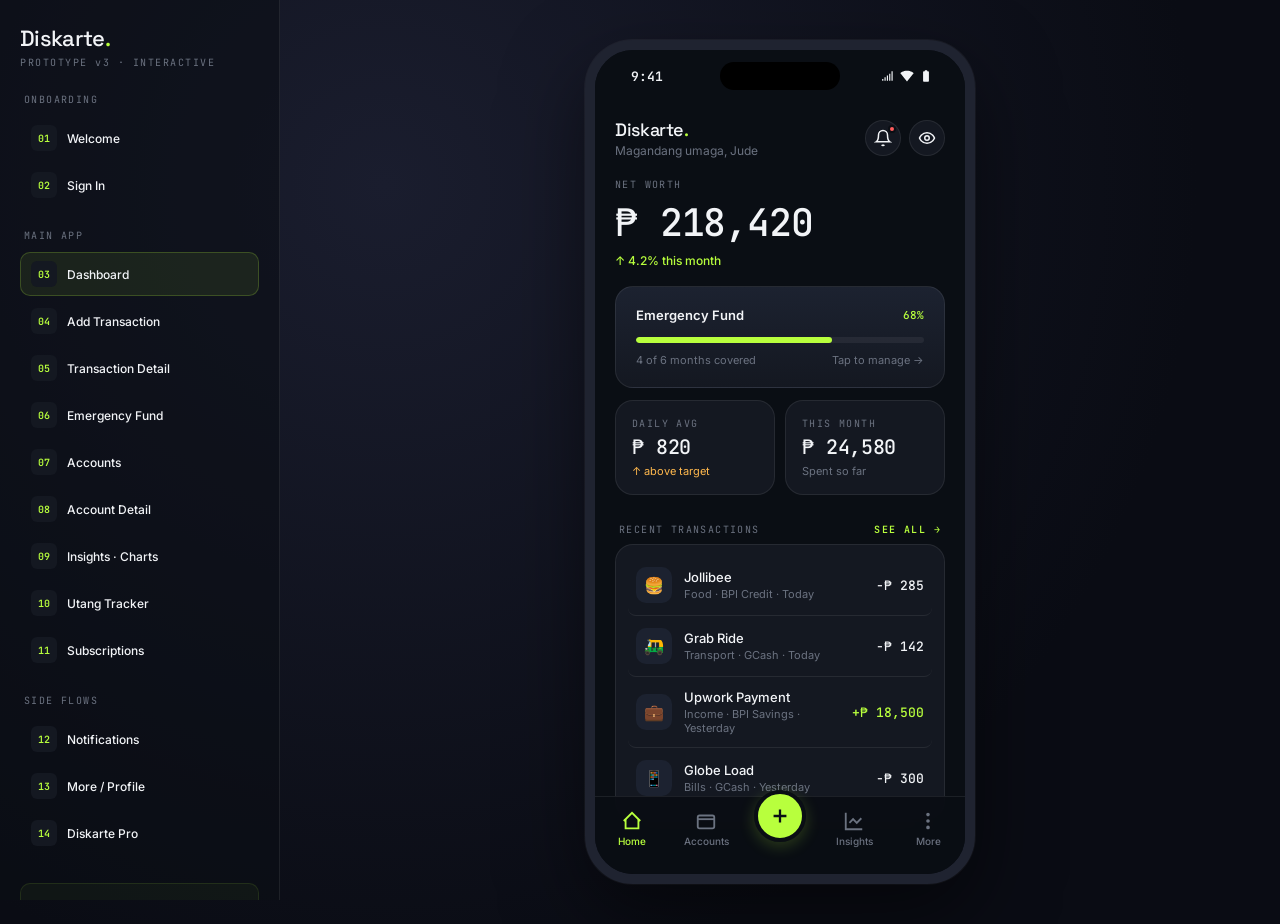
==== index.html @ 8b87196e "Initial commit" ====
<!DOCTYPE html>
<html lang="en">
<head>
<meta charset="UTF-8">
<meta name="viewport" content="width=device-width, initial-scale=1.0">
<title>Diskarte — Interactive Prototype v3</title>
<link rel="preconnect" href="https://fonts.googleapis.com">
<link rel="preconnect" href="https://fonts.gstatic.com" crossorigin>
<link href="https://fonts.googleapis.com/css2?family=Inter:wght@400;500;600;700&family=JetBrains+Mono:wght@400;500;600&family=Space+Grotesk:wght@400;500;600;700&display=swap" rel="stylesheet">
<link rel="stylesheet" href="./styling/style.css">
</head>
<body>

<div class="stage">
  <aside class="sidebar">
    <div class="sidebar-brand">Diskarte<span class="dot">.</span></div>
    <div class="sidebar-label">PROTOTYPE v3 · INTERACTIVE</div>

    <div class="sidebar-section-title">Onboarding</div>
    <div class="thumb" data-screen="welcome"><div class="thumb-icon">01</div><div class="thumb-text">Welcome</div></div>
    <div class="thumb" data-screen="login"><div class="thumb-icon">02</div><div class="thumb-text">Sign In</div></div>

    <div class="sidebar-section-title">Main App</div>
    <div class="thumb active" data-screen="dashboard"><div class="thumb-icon">03</div><div class="thumb-text">Dashboard</div></div>
    <div class="thumb" data-screen="add"><div class="thumb-icon">04</div><div class="thumb-text">Add Transaction</div></div>
    <div class="thumb" data-screen="txn-detail"><div class="thumb-icon">05</div><div class="thumb-text">Transaction Detail</div></div>
    <div class="thumb" data-screen="emergency"><div class="thumb-icon">06</div><div class="thumb-text">Emergency Fund</div></div>
    <div class="thumb" data-screen="accounts"><div class="thumb-icon">07</div><div class="thumb-text">Accounts</div></div>
    <div class="thumb" data-screen="account-detail"><div class="thumb-icon">08</div><div class="thumb-text">Account Detail</div></div>
    <div class="thumb" data-screen="insights"><div class="thumb-icon">09</div><div class="thumb-text">Insights · Charts</div></div>
    <div class="thumb" data-screen="utang"><div class="thumb-icon">10</div><div class="thumb-text">Utang Tracker</div></div>
    <div class="thumb" data-screen="subscriptions"><div class="thumb-icon">11</div><div class="thumb-text">Subscriptions</div></div>

    <div class="sidebar-section-title">Side flows</div>
    <div class="thumb" data-screen="notifications"><div class="thumb-icon">12</div><div class="thumb-text">Notifications</div></div>
    <div class="thumb" data-screen="more"><div class="thumb-icon">13</div><div class="thumb-text">More / Profile</div></div>
    <div class="thumb" data-screen="pro"><div class="thumb-icon">14</div><div class="thumb-text">Diskarte Pro</div></div>

    <div class="help-card">
      <strong>What's new in v3:</strong><br>
      • Toast notifications now appear at the bottom (not behind the notch)<br>
      • Tap any transaction → full detail view with delete<br>
      • Tap any account → drill into its history<br>
      • Subscriptions screen catches recurring bleed<br>
      • Emergency Fund target now uses a real drag slider<br>
      • Theme toggle in More actually flips dark ↔ light
    </div>
  </aside>

  <div class="canvas">
    <div class="device" id="device">

      <div class="status-bar">
        <span>9:41</span>
        <div class="status-icons">
          <svg viewBox="0 0 24 24"><path d="M2 17h2v3H2zM6 14h2v6H6zM10 11h2v9h-2zM14 8h2v12h-2zM18 4h2v16h-2z"/></svg>
          <svg viewBox="0 0 24 24"><path d="M12.01 21.49L23.64 7c-.45-.34-4.93-4-11.64-4C5.28 3 .81 6.66.36 7l11.63 14.49.01.01.01-.01z"/></svg>
          <svg viewBox="0 0 24 24"><path d="M15.67 4H14V2h-4v2H8.33C7.6 4 7 4.6 7 5.33v15.33C7 21.4 7.6 22 8.33 22h7.33c.74 0 1.34-.6 1.34-1.33V5.33C17 4.6 16.4 4 15.67 4z"/></svg>
        </div>
      </div>

      <div class="toast-container" id="toast"><div class="toast"><svg viewBox="0 0 24 24"><path d="M5 13l4 4L19 7"/></svg><span id="toast-msg">Saved</span></div></div>

      <div class="screen" id="screen-welcome">
        <div class="welcome">
          <div class="welcome-logo">Diskarte<span class="dot">.</span></div>
          <div class="welcome-tagline">Diskarte sa pera mo.</div>
          <div class="welcome-headline">An emergency fund<br>that knows how <span class="accent">broke</span> you are.</div>
          <div class="welcome-sub">Built for Filipino freelancers, online workers, and anyone whose income doesn't arrive on the same date every month.</div>
          <button class="cta-primary" data-go="login">Get Started</button>
          <button class="cta-secondary" data-go="login">I already have an account</button>
        </div>
      </div>

      <div class="screen" id="screen-login">
        <div class="login">
          <div class="screen-top" style="padding-bottom: 28px;">
            <div class="back-btn" data-go="welcome"><svg viewBox="0 0 24 24"><path d="M15 18l-6-6 6-6"/></svg></div>
          </div>
          <div class="login-logo">Diskarte<span class="dot">.</span></div>
          <div class="login-sub">Welcome back. Let's check the books.</div>
          <div class="input-group"><label class="input-label">Email or Username</label><input class="input-field" type="email" value="jude@diskarte.app"></div>
          <div class="input-group"><label class="input-label">Password</label><input class="input-field" type="password" value="••••••••"></div>
          <div class="forgot-link">Forgot password?</div>
          <button class="cta-primary" style="max-width: 100%;" data-go="dashboard">Sign In</button>
          <div class="divider"><span>OR CONTINUE WITH</span></div>
          <button class="social-btn" data-go="dashboard">
            <svg viewBox="0 0 24 24" fill="currentColor"><path d="M22.56 12.25c0-.78-.07-1.53-.2-2.25H12v4.26h5.92c-.26 1.37-1.04 2.53-2.21 3.31v2.77h3.57c2.08-1.92 3.28-4.74 3.28-8.09z" fill="#4285F4"/><path d="M12 23c2.97 0 5.46-.98 7.28-2.66l-3.57-2.77c-.98.66-2.23 1.06-3.71 1.06-2.86 0-5.29-1.93-6.16-4.53H2.18v2.84C3.99 20.53 7.7 23 12 23z" fill="#34A853"/><path d="M5.84 14.09c-.22-.66-.35-1.36-.35-2.09s.13-1.43.35-2.09V7.07H2.18C1.43 8.55 1 10.22 1 12s.43 3.45 1.18 4.93l2.85-2.22.81-.62z" fill="#FBBC05"/><path d="M12 5.38c1.62 0 3.06.56 4.21 1.64l3.15-3.15C17.45 2.09 14.97 1 12 1 7.7 1 3.99 3.47 2.18 7.07l3.66 2.84c.87-2.6 3.3-4.53 6.16-4.53z" fill="#EA4335"/></svg>
            Continue with Google
          </button>
          <div class="signup-prompt">Don't have an account? <a data-go="welcome">Sign up</a></div>
        </div>
      </div>

      <div class="screen active" id="screen-dashboard">
        <div class="screen-body">
          <div class="header-row">
            <div>
              <div class="brand-mark">Diskarte<span class="dot">.</span></div>
              <div class="greeting">Magandang umaga, Jude</div>
            </div>
            <div class="header-actions">
              <div class="icon-btn" data-go="notifications">
                <svg viewBox="0 0 24 24"><path d="M18 8A6 6 0 0 0 6 8c0 7-3 9-3 9h18s-3-2-3-9"/><path d="M13.73 21a2 2 0 0 1-3.46 0"/></svg>
                <span class="badge"></span>
              </div>
              <div class="icon-btn" onclick="togglePrivacy()">
                <svg viewBox="0 0 24 24" id="eye-icon"><circle cx="12" cy="12" r="3"/><path d="M2 12s3-7 10-7 10 7 10 7-3 7-10 7-10-7-10-7z"/></svg>
              </div>
            </div>
          </div>

          <div class="net-worth-block peek-target">
            <div class="nw-label">Net Worth</div>
            <div class="nw-value" id="nw-value">₱ 218,420</div>
            <div class="nw-trend" id="nw-trend">↑ 4.2% this month</div>
          </div>

          <div class="card feature peek-target" data-go="emergency">
            <div class="card-head"><div class="card-title">Emergency Fund</div><div class="card-meta">68%</div></div>
            <div class="progress-bar"><div class="progress-fill" style="width: 68%"></div></div>
            <div class="card-foot"><span class="blurr">4 of 6 months covered</span><span>Tap to manage →</span></div>
          </div>

          <div class="stat-row">
            <div class="card stat-card no-tap peek-target">
              <div class="nw-label">Daily Avg</div>
              <div class="stat-val">₱ 820</div>
              <div class="stat-sub warn">↑ above target</div>
            </div>
            <div class="card stat-card no-tap peek-target">
              <div class="nw-label">This Month</div>
              <div class="stat-val" id="month-spent">₱ 24,580</div>
              <div class="stat-sub">Spent so far</div>
            </div>
          </div>

          <div class="section-label"><span>Recent Transactions</span><span class="link" data-go="insights">See all →</span></div>
          <div class="card no-tap" style="padding: 6px 16px;">
            <div class="txn-list" id="txn-list"></div>
          </div>
        </div>
        <div class="tab-bar"></div>
      </div>

      <div class="screen modal" id="screen-add">
        <div class="screen-body" style="padding-bottom: 30px;">
          <div class="screen-top">
            <div class="back-btn" data-go="dashboard"><svg viewBox="0 0 24 24"><path d="M6 18L18 6M6 6l12 12"/></svg></div>
            <div class="screen-title">New Transaction</div>
            <div class="screen-action" onclick="saveTransaction()">Save</div>
          </div>
          <div class="tg-segment" id="type-segment">
            <div class="seg on" data-type="expense">Expense</div>
            <div class="seg income" data-type="income">Income</div>
            <div class="seg" data-type="transfer">Transfer</div>
          </div>
          <div class="amount-display">
            <div class="amount-label">Amount</div>
            <div class="amount-val zero" id="amount-display"><span class="currency">₱</span>0</div>
          </div>
          <div class="keypad-wrap">
            <div class="keypad">
              <button class="key" data-key="1">1</button>
              <button class="key" data-key="2">2</button>
              <button class="key" data-key="3">3</button>
              <button class="key" data-key="4">4</button>
              <button class="key" data-key="5">5</button>
              <button class="key" data-key="6">6</button>
              <button class="key" data-key="7">7</button>
              <button class="key" data-key="8">8</button>
              <button class="key" data-key="9">9</button>
              <button class="key action" data-key="clear">C</button>
              <button class="key" data-key="0">0</button>
              <button class="key action" data-key="back"><svg viewBox="0 0 24 24"><path d="M21 4H8l-7 8 7 8h13a2 2 0 0 0 2-2V6a2 2 0 0 0-2-2zM18 9l-6 6M12 9l6 6"/></svg></button>
            </div>
          </div>
          <div class="section-label">Category</div>
          <div class="category-grid" id="cat-grid">
            <div class="cat-item on" data-cat="Food"><span class="cat-emoji">🍔</span><span class="cat-label">Food</span></div>
            <div class="cat-item" data-cat="Transport"><span class="cat-emoji">🛺</span><span class="cat-label">Transport</span></div>
            <div class="cat-item" data-cat="Bills"><span class="cat-emoji">🏠</span><span class="cat-label">Bills</span></div>
            <div class="cat-item" data-cat="Shopping"><span class="cat-emoji">🛍️</span><span class="cat-label">Shopping</span></div>
            <div class="cat-item" data-cat="Health"><span class="cat-emoji">💊</span><span class="cat-label">Health</span></div>
            <div class="cat-item" data-cat="Leisure"><span class="cat-emoji">🎬</span><span class="cat-label">Leisure</span></div>
            <div class="cat-item" data-cat="Learn"><span class="cat-emoji">📚</span><span class="cat-label">Learn</span></div>
            <div class="cat-item" data-cat="Other"><span class="cat-emoji">⋯</span><span class="cat-label">More</span></div>
          </div>
          <div class="field"><div><span class="field-label">Account</span><span class="field-value">BPI Credit Card</span></div><div class="field-chevron"><svg viewBox="0 0 24 24"><path d="M9 18l6-6-6-6"/></svg></div></div>
          <div class="field"><div><span class="field-label">Date</span><span class="field-value">Today, May 14</span></div><div class="field-chevron"><svg viewBox="0 0 24 24"><path d="M9 18l6-6-6-6"/></svg></div></div>
          <div class="field"><div><span class="field-label">Note (optional)</span><span class="field-value" style="color: var(--text-dim);">Add a note...</span></div></div>
        </div>
      </div>

      <div class="screen" id="screen-txn-detail">
        <div class="screen-body">
          <div class="screen-top">
            <div class="back-btn" data-go="dashboard"><svg viewBox="0 0 24 24"><path d="M15 18l-6-6 6-6"/></svg></div>
            <div class="screen-title">Transaction Details</div>
          </div>
          <div class="txn-hero">
            <div class="txn-hero-icon" id="txn-d-icon">🍔</div>
            <div class="txn-hero-name" id="txn-d-name">Jollibee</div>
            <div class="txn-hero-cat" id="txn-d-cat">Food · BPI Credit Card</div>
            <div class="txn-hero-amt exp" id="txn-d-amt">−₱ 285</div>
          </div>
          <div class="card no-tap">
            <div class="txn-detail-row"><span class="txn-detail-label">Date</span><span class="txn-detail-val">Today, May 14 · 12:42 PM</span></div>
            <div class="txn-detail-row"><span class="txn-detail-label">Account</span><span class="txn-detail-val">BPI Credit Card</span></div>
            <div class="txn-detail-row"><span class="txn-detail-label">Category</span><span class="txn-detail-val">Food</span></div>
            <div class="txn-detail-row"><span class="txn-detail-label">Reference</span><span class="txn-detail-val" style="font-family: var(--font-mono); font-size: 12px;">TXN-2026051401</span></div>
            <div class="txn-detail-row"><span class="txn-detail-label">Note</span><span class="txn-detail-val" style="color: var(--text-dim);">Lunch with team</span></div>
          </div>
          <div class="action-row">
            <button class="action-btn" onclick="showToast('Edit mode opened')">✎ Edit</button>
            <button class="action-btn danger" onclick="deleteTransaction()">🗑 Delete</button>
          </div>
          <div class="tip-card">
            <div class="tip-head">◆ Spending pattern</div>
            <div class="tip-text">You've spent ₱2,840 on Food at Jollibee this month across 9 visits. That's about 12% of your food budget.</div>
          </div>
        </div>
      </div>

      <div class="screen" id="screen-emergency">
        <div class="screen-body">
          <div class="screen-top">
            <div class="back-btn" data-go="dashboard"><svg viewBox="0 0 24 24"><path d="M15 18l-6-6 6-6"/></svg></div>
            <div class="screen-title">Emergency Fund</div>
          </div>
          <div class="ef-hero">
            <div class="ef-ring">
              <svg viewBox="0 0 100 100">
                <circle class="ring-bg" cx="50" cy="50" r="42" fill="none" stroke-width="7"/>
                <circle class="ring-fg" id="ef-ring" cx="50" cy="50" r="42" fill="none" stroke-width="7" stroke-dasharray="263.89" stroke-dashoffset="84.45"/>
              </svg>
              <div class="ef-ring-center">
                <div class="ef-pct" id="ef-pct">68%</div>
                <div class="ef-pct-label">covered</div>
              </div>
            </div>
            <div class="ef-headline" id="ef-headline">4 of 6 months saved</div>
            <div style="font-size: 12px; color: var(--text-muted); margin-top: 4px;" id="ef-progress">₱ 167,200 of ₱ 246,000 target</div>
          </div>

          <div class="ef-stats">
            <div class="card no-tap">
              <div class="nw-label">Monthly Need</div>
              <div class="stat-val" style="font-size: 18px; margin-top: 4px;">₱ 41,000</div>
              <div class="stat-sub">Based on daily avg × 30</div>
            </div>
            <div class="card no-tap">
              <div class="nw-label">Months to Goal</div>
              <div class="stat-val" id="ef-months-to-go" style="font-size: 18px; margin-top: 4px;">3.8</div>
              <div class="stat-sub">At current pace</div>
            </div>
          </div>

          <div class="slider-card">
            <div class="slider-head">
              <span class="slider-label">Adjust target</span>
              <span class="slider-val"><span id="ef-target-val">6</span><span class="unit">months</span></span>
            </div>
            <input type="range" min="1" max="12" value="6" class="slider-input" id="ef-slider">
            <div class="slider-ticks"><span>1</span><span>3</span><span>6</span><span>9</span><span>12</span></div>
          </div>

          <div class="tip-card">
            <div class="tip-head">◆ The honest math</div>
            <div class="tip-text" id="ef-tip">Your target updates automatically as your spending changes. Right now you spend an average of ₱820 per day, so 6 months of cushion means ₱246,000. If your spending drops, the target drops with it.</div>
          </div>
        </div>
        <div class="tab-bar"></div>
      </div>

      <div class="screen" id="screen-accounts">
        <div class="screen-body">
          <div class="screen-top">
            <div class="back-btn" data-go="dashboard"><svg viewBox="0 0 24 24"><path d="M15 18l-6-6 6-6"/></svg></div>
            <div class="screen-title">Accounts</div>
          </div>
          <div class="net-worth-block">
            <div class="nw-label">Total Across All Accounts</div>
            <div class="nw-value">₱ 218,420</div>
            <div class="nw-trend">5 accounts · 1 credit card</div>
          </div>
          <div class="account-group">Cash & Wallets</div>
          <div class="acct-item" onclick="openAccountDetail('GCash', 'E-Wallet', '8,420', 'G', '#B8FF3D')"><div class="acct-icon" style="background: rgba(184,255,61,0.1); color: var(--kalamansi);">G</div><div class="acct-body"><div class="acct-name">GCash</div><div class="acct-type">E-Wallet</div></div><div class="acct-amt">₱ 8,420</div></div>
          <div class="acct-item" onclick="openAccountDetail('Maya', 'E-Wallet', '12,500', 'M', '#FFB84D')"><div class="acct-icon" style="background: rgba(255,184,77,0.1); color: var(--tanglaw);">M</div><div class="acct-body"><div class="acct-name">Maya</div><div class="acct-type">E-Wallet</div></div><div class="acct-amt">₱ 12,500</div></div>
          <div class="acct-item" onclick="openAccountDetail('Cash on Hand', 'Physical', '10,000', '💵', '')"><div class="acct-icon">💵</div><div class="acct-body"><div class="acct-name">Cash on Hand</div><div class="acct-type">Physical</div></div><div class="acct-amt">₱ 10,000</div></div>
          <div class="account-group">Bank Accounts</div>
          <div class="acct-item" onclick="openAccountDetail('BPI Savings', 'Bank · ••••4521', '142,300', 'B', '#E53935')"><div class="acct-icon" style="background: rgba(229, 57, 53, 0.1); color: #E53935;">B</div><div class="acct-body"><div class="acct-name">BPI Savings</div><div class="acct-type">Bank · ••••4521</div></div><div class="acct-amt">₱ 142,300</div></div>
          <div class="acct-item" onclick="openAccountDetail('GSave', 'Digital Bank', '45,200', 'G', '#B8FF3D')"><div class="acct-icon" style="background: rgba(184,255,61,0.1); color: var(--kalamansi);">G</div><div class="acct-body"><div class="acct-name">GSave</div><div class="acct-type">Digital Bank</div></div><div class="acct-amt">₱ 45,200</div></div>
          <div class="account-group">Credit Cards</div>
          <div class="acct-item" onclick="openAccountDetail('BPI Credit Card', 'Due May 28', '-4,250', 'C', '#FF5C5C')"><div class="acct-icon" style="background: rgba(255, 92, 92, 0.1); color: var(--apoy);">C</div><div class="acct-body"><div class="acct-name">BPI Credit Card</div><div class="acct-type">Due May 28 · ₱ 4,250 owed</div></div><div class="acct-amt" style="color: var(--apoy);">−₱ 4,250</div></div>
          <button class="add-account-btn">+ Add Account</button>
        </div>
        <div class="tab-bar"></div>
      </div>

      <div class="screen" id="screen-account-detail">
        <div class="screen-body">
          <div class="screen-top">
            <div class="back-btn" data-go="accounts"><svg viewBox="0 0 24 24"><path d="M15 18l-6-6 6-6"/></svg></div>
            <div class="screen-title" id="ad-title">BPI Savings</div>
            <div class="screen-action">⋯</div>
          </div>
          <div class="account-hero">
            <div class="account-hero-icon" id="ad-icon" style="background: rgba(229, 57, 53, 0.1); color: #E53935;">B</div>
            <div class="account-hero-name" id="ad-name">BPI Savings</div>
            <div class="account-hero-num" id="ad-num">Bank · ••••4521</div>
            <div class="nw-label">Current Balance</div>
            <div class="account-hero-amt" id="ad-amt">₱ 142,300</div>
          </div>
          <div class="acct-stat-row">
            <div class="card no-tap"><div class="nw-label">Income (mo)</div><div class="stat-val" style="font-size: 18px; color: var(--kalamansi);">+₱ 38,500</div></div>
            <div class="card no-tap"><div class="nw-label">Outflow (mo)</div><div class="stat-val" style="font-size: 18px;">−₱ 12,200</div></div>
          </div>
          <div class="section-label"><span>Recent Activity</span><span class="link">Filter</span></div>
          <div class="card no-tap" style="padding: 6px 16px;">
            <div class="txn-list">
              <div class="txn-item"><div class="txn-icon">💼</div><div class="txn-body"><div class="txn-name">Upwork Payment</div><div class="txn-meta">Income · Yesterday</div></div><div class="txn-amount inc">+₱ 18,500</div></div>
              <div class="txn-item"><div class="txn-icon">🏦</div><div class="txn-body"><div class="txn-name">Transfer to GSave</div><div class="txn-meta">Transfer · May 10</div></div><div class="txn-amount exp">−₱ 10,000</div></div>
              <div class="txn-item"><div class="txn-icon">💼</div><div class="txn-body"><div class="txn-name">Local Client Invoice</div><div class="txn-meta">Income · May 8</div></div><div class="txn-amount inc">+₱ 20,000</div></div>
              <div class="txn-item"><div class="txn-icon">🏠</div><div class="txn-body"><div class="txn-name">Rent</div><div class="txn-meta">Bills · May 1</div></div><div class="txn-amount exp">−₱ 12,000</div></div>
            </div>
          </div>
        </div>
      </div>

      <div class="screen" id="screen-insights">
        <div class="screen-body">
          <div class="screen-top">
            <div class="back-btn" data-go="dashboard"><svg viewBox="0 0 24 24"><path d="M15 18l-6-6 6-6"/></svg></div>
            <div class="screen-title">Insights</div>
          </div>
          <div class="chart-card">
            <div class="chart-head">
              <div>
                <div class="chart-title">Spending This Week</div>
                <div style="font-family: var(--font-mono); font-size: 22px; font-weight: 500; margin-top: 6px; color: var(--text);">₱ 5,740</div>
                <div style="font-size: 11px; color: var(--apoy); margin-top: 2px;">↑ 12% vs last week</div>
              </div>
              <div class="chart-period">7 days ▾</div>
            </div>
            <div class="bar-chart">
              <div class="bar" style="height: 32%;"><div class="bar-label">Mon</div></div>
              <div class="bar" style="height: 56%;"><div class="bar-label">Tue</div></div>
              <div class="bar" style="height: 40%;"><div class="bar-label">Wed</div></div>
              <div class="bar" style="height: 72%;"><div class="bar-label">Thu</div></div>
              <div class="bar peak" style="height: 95%;"><div class="bar-label">Fri</div></div>
              <div class="bar" style="height: 60%;"><div class="bar-label">Sat</div></div>
              <div class="bar" style="height: 28%;"><div class="bar-label">Sun</div></div>
            </div>
            <div class="chart-stats">
              <div class="chart-stat"><div class="l">Avg/Day</div><div class="v">₱ 820</div></div>
              <div class="chart-stat"><div class="l">Highest</div><div class="v">₱ 1,420</div></div>
              <div class="chart-stat"><div class="l">Lowest</div><div class="v">₱ 320</div></div>
            </div>
          </div>
          <div class="section-label"><span>By Category</span></div>
          <div class="card no-tap" style="padding: 8px 16px;">
            <div class="cat-row"><div class="cat-row-icon">🍔</div><div class="cat-row-body"><div class="cat-row-name">Food</div><div class="cat-row-meter"><div class="cat-row-meter-fill" style="width: 100%;"></div></div></div><div class="cat-row-amt">₱ 8,420</div></div>
            <div class="cat-row"><div class="cat-row-icon">🛺</div><div class="cat-row-body"><div class="cat-row-name">Transport</div><div class="cat-row-meter"><div class="cat-row-meter-fill" style="width: 56%;"></div></div></div><div class="cat-row-amt">₱ 4,720</div></div>
            <div class="cat-row"><div class="cat-row-icon">🏠</div><div class="cat-row-body"><div class="cat-row-name">Bills</div><div class="cat-row-meter"><div class="cat-row-meter-fill" style="width: 84%;"></div></div></div><div class="cat-row-amt">₱ 7,080</div></div>
            <div class="cat-row"><div class="cat-row-icon">🛍️</div><div class="cat-row-body"><div class="cat-row-name">Shopping</div><div class="cat-row-meter"><div class="cat-row-meter-fill" style="width: 38%;"></div></div></div><div class="cat-row-amt">₱ 3,200</div></div>
            <div class="cat-row"><div class="cat-row-icon">🎬</div><div class="cat-row-body"><div class="cat-row-name">Leisure</div><div class="cat-row-meter"><div class="cat-row-meter-fill" style="width: 14%;"></div></div></div><div class="cat-row-amt">₱ 1,160</div></div>
          </div>
          <div class="tip-card">
            <div class="tip-head">◆ Quiet observation</div>
            <div class="tip-text">Your Friday spending is consistently the highest day of the week. It's not bad, but if you wanted to cut ₱5,000 a month, that's where the leak is.</div>
          </div>
        </div>
        <div class="tab-bar"></div>
      </div>

      <div class="screen" id="screen-utang">
        <div class="screen-body">
          <div class="screen-top">
            <div class="back-btn" data-go="dashboard"><svg viewBox="0 0 24 24"><path d="M15 18l-6-6 6-6"/></svg></div>
            <div class="screen-title">Utang Tracker</div>
            <div class="screen-action">+ Add</div>
          </div>
          <div class="utang-toggle">
            <div class="utang-tab on"><div class="l">They owe you</div><div class="v">₱ 2,500</div></div>
            <div class="utang-tab danger"><div class="l">You owe them</div><div class="v">₱ 850</div></div>
          </div>
          <div class="section-label">Pending</div>
          <div class="utang-item"><div class="utang-avatar" style="background: rgba(184,255,61,0.15); color: var(--kalamansi);">MR</div><div class="utang-body"><div class="utang-name">Kuya Marco Reyes</div><div class="utang-due">Borrowed May 5 · Due May 20</div></div><div class="utang-amt">₱ 1,500</div></div>
          <div class="utang-item"><div class="utang-avatar" style="background: rgba(255,184,77,0.15); color: var(--tanglaw);">AC</div><div class="utang-body"><div class="utang-name">Ate Carla</div><div class="utang-due overdue">Borrowed Apr 28 · 4 days overdue</div></div><div class="utang-amt">₱ 1,000</div></div>
          <div class="section-label">You Owe</div>
          <div class="utang-item"><div class="utang-avatar" style="background: rgba(255,92,92,0.15); color: var(--apoy);">PB</div><div class="utang-body"><div class="utang-name">Pancit ni Boss (lunch)</div><div class="utang-due">Due May 18</div></div><div class="utang-amt">−₱ 350</div></div>
          <div class="utang-item"><div class="utang-avatar" style="background: rgba(255,92,92,0.15); color: var(--apoy);">DJ</div><div class="utang-body"><div class="utang-name">Dad (Grab fare)</div><div class="utang-due">No due date</div></div><div class="utang-amt">−₱ 500</div></div>
          <div class="tip-card" style="margin-top: 14px;">
            <div class="tip-head">◆ Friendship saver</div>
            <div class="tip-text">No more "wait, did Kuya pay me back na ba?" Diskarte keeps the receipts so you don't have to remember.</div>
          </div>
        </div>
        <div class="tab-bar"></div>
      </div>

      <div class="screen" id="screen-subscriptions">
        <div class="screen-body">
          <div class="screen-top">
            <div class="back-btn" data-go="dashboard"><svg viewBox="0 0 24 24"><path d="M15 18l-6-6 6-6"/></svg></div>
            <div class="screen-title">Subscriptions</div>
            <div class="screen-action">+ Add</div>
          </div>
          <div class="sub-summary">
            <div class="sub-summary-label">Monthly Bleed</div>
            <div class="sub-summary-val">₱ 1,847</div>
            <div class="sub-summary-sub">Across 7 active subscriptions · ₱ 22,164/year</div>
          </div>
          <div class="section-label">Active</div>
          <div class="sub-item"><div class="sub-icon" style="background: #E50914; color: white;">N</div><div class="sub-body"><div class="sub-name">Netflix</div><div class="sub-renew">Renews May 28 · GCash</div></div><div class="sub-amt"><div class="sub-amt-val">₱ 549</div><div class="sub-amt-freq">monthly</div></div></div>
          <div class="sub-item"><div class="sub-icon" style="background: #1DB954; color: white;">S</div><div class="sub-body"><div class="sub-name">Spotify Premium</div><div class="sub-renew">Renews May 22 · BPI Credit</div></div><div class="sub-amt"><div class="sub-amt-val">₱ 149</div><div class="sub-amt-freq">monthly</div></div></div>
          <div class="sub-item"><div class="sub-icon" style="background: #000; color: white; border: 1px solid var(--border-2);">C</div><div class="sub-body"><div class="sub-name">ChatGPT Plus</div><div class="sub-renew">Renews Jun 3 · BPI Credit</div></div><div class="sub-amt"><div class="sub-amt-val">₱ 1,150</div><div class="sub-amt-freq">monthly</div></div></div>
          <div class="sub-item"><div class="sub-icon" style="background: #FF7262; color: white;">F</div><div class="sub-body"><div class="sub-name">Figma Pro</div><div class="sub-renew">Renews Jun 12 · BPI Credit</div></div><div class="sub-amt"><div class="sub-amt-val">₱ 720</div><div class="sub-amt-freq">monthly</div></div></div>
          <div class="sub-item"><div class="sub-icon" style="background: #007AFF; color: white;">i</div><div class="sub-body"><div class="sub-name">iCloud+ 200GB</div><div class="sub-renew">Renews May 25 · GCash</div></div><div class="sub-amt"><div class="sub-amt-val">₱ 49</div><div class="sub-amt-freq">monthly</div></div></div>
          <div class="sub-item"><div class="sub-icon" style="background: #5A45FF; color: white;">G</div><div class="sub-body"><div class="sub-name">Globe Postpaid</div><div class="sub-renew">Renews Jun 1 · Auto-debit</div></div><div class="sub-amt"><div class="sub-amt-val">₱ 999</div><div class="sub-amt-freq">monthly</div></div></div>
          <div class="sub-item"><div class="sub-icon" style="background: #FF6B00; color: white;">A</div><div class="sub-body"><div class="sub-name">Adobe Creative Cloud</div><div class="sub-renew">Renews next month · Annual plan</div></div><div class="sub-amt"><div class="sub-amt-val">₱ 350</div><div class="sub-amt-freq">avg monthly</div></div></div>
          <div class="tip-card" style="margin-top: 14px;">
            <div class="tip-head">◆ The silent leak</div>
            <div class="tip-text">If you canceled the bottom three, you'd save ₱13,176 per year. Diskarte flags subscriptions you haven't used in 30 days.</div>
          </div>
        </div>
        <div class="tab-bar"></div>
      </div>

      <div class="screen" id="screen-notifications">
        <div class="screen-body">
          <div class="screen-top">
            <div class="back-btn" data-go="dashboard"><svg viewBox="0 0 24 24"><path d="M15 18l-6-6 6-6"/></svg></div>
            <div class="screen-title">Notifications</div>
            <div class="screen-action">Mark all read</div>
          </div>
          <div class="section-label">Today</div>
          <div class="notif-item unread"><div class="notif-dot"></div><div class="notif-body"><div class="notif-title">Daily spending alert</div><div class="notif-text">You spent ₱1,420 today, which is ₱600 above your daily average. Heads up before the weekend.</div><div class="notif-time">2 hours ago</div></div></div>
          <div class="notif-item unread"><div class="notif-dot"></div><div class="notif-body"><div class="notif-title">BPI Credit Card due in 14 days</div><div class="notif-text">Statement balance is ₱4,250. Due date is May 28, 2026.</div><div class="notif-time">9:00 AM</div></div></div>
          <div class="notif-item unread"><div class="notif-dot"></div><div class="notif-body"><div class="notif-title">Ate Carla's utang is overdue</div><div class="notif-text">She still owes you ₱1,000 since April 28. Maybe send a gentle reminder.</div><div class="notif-time">8:14 AM</div></div></div>
          <div class="section-label">Earlier</div>
          <div class="notif-item"><div class="notif-dot"></div><div class="notif-body"><div class="notif-title">You crossed 65% emergency fund</div><div class="notif-text">4 months out of 6 are now covered. Congrats, that's actual progress.</div><div class="notif-time">Yesterday</div></div></div>
          <div class="notif-item"><div class="notif-dot"></div><div class="notif-body"><div class="notif-title">Upwork payment received</div><div class="notif-text">₱18,500 was added to BPI Savings. Auto-categorized as income.</div><div class="notif-time">Yesterday</div></div></div>
          <div class="notif-item"><div class="notif-dot"></div><div class="notif-body"><div class="notif-title">Netflix charged ₱549</div><div class="notif-text">Recurring subscription detected. Tap to manage your subscriptions.</div><div class="notif-time">2 days ago</div></div></div>
        </div>
        <div class="tab-bar"></div>
      </div>

      <div class="screen" id="screen-more">
        <div class="screen-body">
          <div class="screen-top">
            <div class="back-btn" data-go="dashboard"><svg viewBox="0 0 24 24"><path d="M15 18l-6-6 6-6"/></svg></div>
            <div class="screen-title">More</div>
          </div>
          <div class="profile-card">
            <div class="profile-avatar">J</div>
            <div>
              <div class="profile-name">Jude Poline Austria</div>
              <div class="profile-email">jude@diskarte.app · Free Tier</div>
            </div>
          </div>
          <div class="pro-card" data-go="pro">
            <span class="pro-tag">DISKARTE PRO</span>
            <div class="pro-headline">Unlock the full diskarte.</div>
            <div class="pro-sub">Multi-month analytics, unlimited categories, CSV export, priority support.</div>
            <button class="pro-cta" data-go="pro">Upgrade →</button>
          </div>
          <div class="section-label">Preferences</div>
          <div class="menu-item">
            <div class="menu-icon"><svg viewBox="0 0 24 24"><path d="M2 12s3-7 10-7 10 7 10 7-3 7-10 7-10-7-10-7z"/><circle cx="12" cy="12" r="3"/></svg></div>
            <div class="menu-text">Privacy Mode</div>
            <div class="menu-toggle" id="privacy-menu-toggle" onclick="togglePrivacy()"></div>
          </div>
          <div class="menu-item">
            <div class="menu-icon"><svg viewBox="0 0 24 24"><circle cx="12" cy="12" r="5"/><path d="M12 1v2M12 21v2M4.22 4.22l1.42 1.42M18.36 18.36l1.42 1.42M1 12h2M21 12h2M4.22 19.78l1.42-1.42M18.36 5.64l1.42-1.42"/></svg></div>
            <div class="menu-text">Light Theme</div>
            <div class="menu-toggle" id="theme-menu-toggle" onclick="toggleTheme()"></div>
          </div>
          <div class="menu-item" data-go="subscriptions">
            <div class="menu-icon"><svg viewBox="0 0 24 24"><path d="M21 4H3a2 2 0 0 0-2 2v12a2 2 0 0 0 2 2h18a2 2 0 0 0 2-2V6a2 2 0 0 0-2-2zM1 10h22"/></svg></div>
            <div class="menu-text">Subscriptions</div>
            <div class="menu-chevron"><svg viewBox="0 0 24 24"><path d="M9 18l6-6-6-6"/></svg></div>
          </div>
          <div class="menu-item" data-go="utang">
            <div class="menu-icon"><svg viewBox="0 0 24 24"><path d="M17 21v-2a4 4 0 0 0-4-4H5a4 4 0 0 0-4 4v2"/><circle cx="9" cy="7" r="4"/><path d="M23 21v-2a4 4 0 0 0-3-3.87M16 3.13a4 4 0 0 1 0 7.75"/></svg></div>
            <div class="menu-text">Utang Tracker</div>
            <div class="menu-chevron"><svg viewBox="0 0 24 24"><path d="M9 18l6-6-6-6"/></svg></div>
          </div>
          <div class="menu-item" data-go="notifications">
            <div class="menu-icon"><svg viewBox="0 0 24 24"><path d="M18 8A6 6 0 0 0 6 8c0 7-3 9-3 9h18s-3-2-3-9"/><path d="M13.73 21a2 2 0 0 1-3.46 0"/></svg></div>
            <div class="menu-text">Notifications</div>
            <div class="menu-chevron"><svg viewBox="0 0 24 24"><path d="M9 18l6-6-6-6"/></svg></div>
          </div>
          <div class="menu-item">
            <div class="menu-icon"><svg viewBox="0 0 24 24"><path d="M21 15v4a2 2 0 0 1-2 2H5a2 2 0 0 1-2-2v-4M7 10l5 5 5-5M12 15V3"/></svg></div>
            <div class="menu-text">Export Data (CSV)</div>
            <div class="menu-chevron"><svg viewBox="0 0 24 24"><path d="M9 18l6-6-6-6"/></svg></div>
          </div>
          <div class="section-label">Account</div>
          <div class="menu-item" data-go="welcome">
            <div class="menu-icon"><svg viewBox="0 0 24 24"><path d="M9 21H5a2 2 0 0 1-2-2V5a2 2 0 0 1 2-2h4M16 17l5-5-5-5M21 12H9"/></svg></div>
            <div class="menu-text" style="color: var(--apoy);">Sign Out</div>
          </div>
        </div>
        <div class="tab-bar"></div>
      </div>

      <div class="screen" id="screen-pro">
        <div class="screen-body">
          <div class="screen-top">
            <div class="back-btn" data-go="more"><svg viewBox="0 0 24 24"><path d="M15 18l-6-6 6-6"/></svg></div>
            <div class="screen-title">Diskarte Pro</div>
          </div>
          <div class="pro-hero">
            <div class="pro-hero-icon">D.</div>
            <div class="pro-hero-title">The full diskarte.</div>
            <div class="pro-hero-sub">All core features stay free forever. Pro adds the extras you'll only need once your finances start scaling.</div>
          </div>
          <div class="section-label">What's included</div>
          <div class="card no-tap">
            <div class="feature-item"><div class="feature-check">✓</div><div><div class="feature-name">Multi-month analytics</div><div class="feature-desc">Track trends across 3, 6, or 12 months at a glance.</div></div></div>
            <div class="feature-item"><div class="feature-check">✓</div><div><div class="feature-name">Unlimited custom categories</div><div class="feature-desc">Build categories that match your actual life, not generic ones.</div></div></div>
            <div class="feature-item"><div class="feature-check">✓</div><div><div class="feature-name">CSV and PDF export</div><div class="feature-desc">Take your data anywhere, including to your accountant.</div></div></div>
            <div class="feature-item"><div class="feature-check">✓</div><div><div class="feature-name">Priority support</div><div class="feature-desc">Real humans answer within hours instead of days.</div></div></div>
            <div class="feature-item"><div class="feature-check">✓</div><div><div class="feature-name">Early access to new features</div><div class="feature-desc">Bill splitting, household sharing, savings buckets, and more.</div></div></div>
          </div>
          <div class="section-label">Pick a plan</div>
          <div class="plan-row">
            <div class="plan-card" data-plan="monthly"><div class="plan-period">Monthly</div><div class="plan-price">₱99</div><div class="plan-per">per month</div></div>
            <div class="plan-card on" data-plan="yearly"><div class="savings">SAVE 17%</div><div class="plan-period">Yearly</div><div class="plan-price">₱999</div><div class="plan-per">per year</div></div>
          </div>
          <button class="cta-primary" style="max-width: 100%;" onclick="showToast('Welcome to Diskarte Pro 🎉')">Subscribe Now</button>
          <div style="text-align: center; font-size: 11px; color: var(--text-dim); margin-top: 16px;">Cancel anytime. Your data is yours to keep.</div>
        </div>
      </div>

    </div>
  </div>
</div>

<script type="module" src="./main.js"></script>
</body>
</html>
---- styling/style.css ----
:root {
  --itim: #0A0E14;
  --anino: #141821;
  --anino-2: #1C2230;
  --anino-3: #252B3D;
  --kalamansi: #B8FF3D;
  --kalamansi-dim: #8FCC2D;
  --tanglaw: #FFB84D;
  --apoy: #FF5C5C;
  --text: #F2F4F7;
  --text-muted: #9CA3AF;
  --text-dim: #6B7280;
  --border: rgba(255, 255, 255, 0.08);
  --border-2: rgba(255, 255, 255, 0.14);
  --font-display: 'Space Grotesk', system-ui, sans-serif;
  --font-body: 'Inter', system-ui, sans-serif;
  --font-mono: 'JetBrains Mono', ui-monospace, monospace;
}
.theme-light {
  --itim: #F7F5EE;
  --anino: #FFFFFF;
  --anino-2: #F0EDE5;
  --anino-3: #E5E2D8;
  --kalamansi: #639922;
  --kalamansi-dim: #4D7A1A;
  --tanglaw: #BA7517;
  --apoy: #A32D2D;
  --text: #0A0E14;
  --text-muted: #5F5E5A;
  --text-dim: #8A8980;
  --border: rgba(0, 0, 0, 0.08);
  --border-2: rgba(0, 0, 0, 0.14);
}
* { box-sizing: border-box; margin: 0; padding: 0; }
html, body {
  font-family: var(--font-body);
  background: radial-gradient(circle at 30% 20%, #1a1d2e 0%, #0a0c14 70%);
  color: var(--text);
  min-height: 100vh;
  -webkit-font-smoothing: antialiased;
  overflow-x: hidden;
}

.stage { display: grid; grid-template-columns: 280px 1fr; min-height: 100vh; }
.sidebar {
  background: rgba(10, 14, 20, 0.6);
  color: #F2F4F7;
  border-right: 1px solid rgba(255,255,255,0.08);
  padding: 24px 20px;
  overflow-y: auto;
  position: sticky;
  top: 0;
  height: 100vh;
}
.sidebar-brand { font-family: var(--font-display); font-size: 22px; font-weight: 500; letter-spacing: -0.03em; }
.sidebar-brand .dot { color: #B8FF3D; }
.sidebar-label { font-family: var(--font-mono); font-size: 10px; letter-spacing: 0.15em; color: #6B7280; margin: 4px 0 24px; }
.sidebar-section-title { font-family: var(--font-mono); font-size: 10px; letter-spacing: 0.14em; color: #6B7280; text-transform: uppercase; margin: 22px 0 10px; padding: 0 4px; }
.thumb { display: flex; align-items: center; gap: 10px; padding: 8px 10px; border-radius: 10px; cursor: pointer; transition: background 150ms; margin-bottom: 3px; border: 1px solid transparent; }
.thumb:hover { background: rgba(255, 255, 255, 0.04); }
.thumb.active { background: rgba(184, 255, 61, 0.08); border-color: rgba(184, 255, 61, 0.2); }
.thumb-icon { width: 26px; height: 26px; border-radius: 6px; background: #141821; display: flex; align-items: center; justify-content: center; font-family: var(--font-mono); font-size: 10px; font-weight: 600; color: #B8FF3D; flex-shrink: 0; }
.thumb-text { font-size: 12px; font-weight: 500; color: #F2F4F7; }
.help-card { margin-top: 28px; padding: 14px; border-radius: 10px; background: rgba(184, 255, 61, 0.04); border: 1px solid rgba(184, 255, 61, 0.1); font-size: 11px; line-height: 1.6; color: #9CA3AF; }
.help-card strong { color: #B8FF3D; font-weight: 600; }
.kbd { display: inline-block; padding: 1px 5px; background: #1C2230; border-radius: 4px; font-family: var(--font-mono); font-size: 10px; color: #F2F4F7; border: 1px solid rgba(255,255,255,0.08); }

.canvas { display: flex; align-items: center; justify-content: center; padding: 40px 20px; min-height: 100vh; }
.device {
  width: 390px; height: 844px;
  background: var(--itim);
  border-radius: 48px;
  border: 10px solid #1f2330;
  position: relative;
  overflow: hidden;
  box-shadow: 0 30px 80px rgba(0, 0, 0, 0.5), 0 0 0 1px rgba(255, 255, 255, 0.05);
  transition: background 280ms;
}
.device::before {
  content: '';
  position: absolute;
  top: 12px; left: 50%;
  transform: translateX(-50%);
  width: 120px; height: 28px;
  background: #000;
  border-radius: 18px;
  z-index: 100;
}
.status-bar {
  position: absolute;
  top: 0; left: 0; right: 0;
  height: 52px;
  display: flex; align-items: center; justify-content: space-between;
  padding: 0 32px 0 36px;
  font-family: var(--font-mono);
  font-size: 13px;
  font-weight: 600;
  color: var(--text);
  z-index: 50;
  pointer-events: none;
}
.status-icons { display: flex; gap: 5px; align-items: center; }
.status-icons svg { width: 14px; height: 14px; fill: var(--text); }

.screen {
  position: absolute;
  inset: 0;
  display: flex;
  flex-direction: column;
  padding-top: 52px;
  background: var(--itim);
  transform: translateX(100%);
  transition: transform 320ms cubic-bezier(0.4, 0, 0.2, 1);
  z-index: 10;
}
.screen.active { transform: translateX(0); z-index: 20; }
.screen.modal { transform: translateY(100%); transition: transform 320ms cubic-bezier(0.4, 0, 0.2, 1); border-radius: 38px 38px 0 0; }
.screen.modal.active { transform: translateY(0); }

.screen-body { flex: 1; overflow-y: auto; padding: 8px 20px 100px; scrollbar-width: none; }
.screen-body::-webkit-scrollbar { display: none; }

.header-row { display: flex; align-items: center; justify-content: space-between; padding: 8px 0 16px; }
.brand-mark { font-family: var(--font-display); font-size: 18px; font-weight: 500; letter-spacing: -0.02em; color: var(--text); }
.brand-mark .dot { color: var(--kalamansi); }
.greeting { font-size: 12px; color: var(--text-dim); margin-top: 2px; }
.icon-btn { width: 36px; height: 36px; border-radius: 50%; background: var(--anino); border: 1px solid var(--border); display: flex; align-items: center; justify-content: center; cursor: pointer; transition: background 150ms; position: relative; }
.icon-btn:hover { background: var(--anino-2); }
.icon-btn svg { width: 18px; height: 18px; stroke: var(--text); fill: none; stroke-width: 2; }
.icon-btn .badge { position: absolute; top: 4px; right: 4px; width: 8px; height: 8px; background: var(--apoy); border-radius: 50%; border: 2px solid var(--itim); }
.header-actions { display: flex; gap: 8px; }

.card {
  background: var(--anino);
  border-radius: 18px;
  padding: 20px;
  margin-bottom: 12px;
  border: 1px solid var(--border);
  cursor: pointer;
  transition: all 180ms;
}
.card:hover { background: var(--anino-2); border-color: var(--border-2); transform: translateY(-1px); }
.card:active { transform: translateY(0) scale(0.99); }
.card.no-tap { cursor: default; }
.card.no-tap:hover { background: var(--anino); border-color: var(--border); transform: none; }
.card.feature { background: linear-gradient(180deg, var(--anino-2) 0%, var(--anino) 100%); }

.section-label { font-family: var(--font-mono); font-size: 10px; letter-spacing: 0.14em; color: var(--text-dim); text-transform: uppercase; margin: 16px 4px 8px; display: flex; justify-content: space-between; align-items: center; }
.section-label .link { color: var(--kalamansi); cursor: pointer; font-weight: 600; }

.welcome { flex: 1; display: flex; flex-direction: column; align-items: center; justify-content: center; padding: 60px 32px 100px; text-align: center; }
.welcome-logo { font-family: var(--font-display); font-size: 72px; font-weight: 500; letter-spacing: -0.05em; margin-bottom: 18px; line-height: 1; color: var(--text); }
.welcome-logo .dot { color: var(--kalamansi); }
.welcome-tagline { font-family: var(--font-display); font-size: 16px; color: var(--text-muted); margin-bottom: 60px; }
.welcome-headline { font-family: var(--font-display); font-size: 28px; font-weight: 500; letter-spacing: -0.02em; margin-bottom: 16px; line-height: 1.2; color: var(--text); }
.welcome-headline .accent { color: var(--kalamansi); }
.welcome-sub { font-size: 14px; color: var(--text-muted); line-height: 1.55; margin-bottom: 40px; max-width: 280px; }
.cta-primary { width: 100%; max-width: 280px; padding: 16px; background: var(--kalamansi); color: var(--itim); border: none; border-radius: 16px; font-family: var(--font-display); font-size: 15px; font-weight: 600; cursor: pointer; transition: transform 150ms, opacity 150ms, box-shadow 200ms; }
.cta-primary:hover { transform: scale(0.98); opacity: 0.92; box-shadow: 0 8px 28px rgba(184, 255, 61, 0.25); }
.cta-primary:active { transform: scale(0.96); }
.cta-secondary { margin-top: 18px; background: none; border: none; color: var(--text-muted); font-size: 13px; cursor: pointer; font-family: var(--font-body); }
.cta-secondary:hover { color: var(--text); }

.login { flex: 1; display: flex; flex-direction: column; padding: 40px 28px 40px; }
.login-logo { font-family: var(--font-display); font-size: 36px; font-weight: 500; letter-spacing: -0.03em; margin-bottom: 6px; color: var(--text); }
.login-logo .dot { color: var(--kalamansi); }
.login-sub { color: var(--text-muted); font-size: 14px; margin-bottom: 40px; }
.input-group { margin-bottom: 16px; }
.input-label { font-family: var(--font-mono); font-size: 10px; letter-spacing: 0.14em; color: var(--text-dim); text-transform: uppercase; margin-bottom: 8px; display: block; }
.input-field { width: 100%; background: var(--anino); border: 1px solid var(--border); border-radius: 14px; padding: 16px; color: var(--text); font-family: var(--font-body); font-size: 14px; outline: none; transition: border 150ms; }
.input-field:focus { border-color: var(--kalamansi); }
.input-field::placeholder { color: var(--text-dim); }
.forgot-link { text-align: right; font-size: 12px; color: var(--kalamansi); margin-top: -8px; margin-bottom: 28px; cursor: pointer; }
.signup-prompt { text-align: center; margin-top: auto; padding-top: 20px; font-size: 13px; color: var(--text-muted); }
.signup-prompt a { color: var(--kalamansi); cursor: pointer; font-weight: 600; }
.divider { display: flex; align-items: center; gap: 12px; margin: 20px 0; }
.divider::before, .divider::after { content: ''; flex: 1; height: 1px; background: var(--border); }
.divider span { font-size: 11px; color: var(--text-dim); letter-spacing: 0.1em; font-family: var(--font-mono); }
.social-btn { width: 100%; padding: 13px; background: var(--anino); border: 1px solid var(--border); border-radius: 14px; color: var(--text); font-size: 13px; font-weight: 500; cursor: pointer; display: flex; align-items: center; justify-content: center; gap: 10px; margin-bottom: 10px; font-family: var(--font-body); transition: background 150ms; }
.social-btn:hover { background: var(--anino-2); }
.social-btn svg { width: 16px; height: 16px; }

.net-worth-block { padding: 4px 0 18px; }
.nw-label { font-family: var(--font-mono); font-size: 10px; letter-spacing: 0.14em; color: var(--text-dim); text-transform: uppercase; margin-bottom: 6px; }
.nw-value { font-family: var(--font-mono); font-size: 38px; font-weight: 500; letter-spacing: -0.03em; margin-bottom: 6px; transition: filter 200ms; color: var(--text); }
.nw-trend { font-size: 12px; color: var(--kalamansi); font-weight: 500; transition: filter 200ms; }
.nw-trend.neg { color: var(--apoy); }
.card-head { display: flex; align-items: center; justify-content: space-between; margin-bottom: 12px; }
.card-title { font-size: 13px; font-weight: 600; color: var(--text); }
.card-meta { font-family: var(--font-mono); font-size: 11px; color: var(--kalamansi); font-weight: 500; transition: filter 200ms; }
.progress-bar { height: 6px; background: rgba(255, 255, 255, 0.06); border-radius: 4px; overflow: hidden; margin: 14px 0 10px; }
.theme-light .progress-bar { background: rgba(0,0,0,0.06); }
.progress-fill { height: 100%; background: var(--kalamansi); border-radius: 4px; transition: width 600ms cubic-bezier(0.4, 0, 0.2, 1), filter 200ms; }
.card-foot { font-size: 11px; color: var(--text-dim); display: flex; justify-content: space-between; }
.card-foot .blurr { transition: filter 200ms; }

.stat-row { display: grid; grid-template-columns: 1fr 1fr; gap: 10px; }
.stat-card { padding: 16px; }
.stat-card .nw-label { margin-bottom: 4px; }
.stat-card .stat-val { font-family: var(--font-mono); font-size: 20px; font-weight: 500; letter-spacing: -0.02em; margin-bottom: 4px; transition: filter 200ms; color: var(--text); }
.stat-card .stat-sub { font-size: 11px; color: var(--text-dim); transition: filter 200ms; }
.stat-card .stat-sub.warn { color: var(--tanglaw); }

.txn-list { padding: 4px 0; }
.txn-item { display: flex; align-items: center; padding: 12px 4px; border-bottom: 1px solid var(--border); cursor: pointer; transition: background 150ms; margin: 0 -4px; padding-left: 8px; padding-right: 8px; border-radius: 8px; }
.txn-item:hover { background: var(--anino-2); }
.txn-item:last-child { border-bottom: none; }
.txn-icon { width: 36px; height: 36px; border-radius: 10px; background: var(--anino-2); display: flex; align-items: center; justify-content: center; margin-right: 12px; font-size: 16px; flex-shrink: 0; }
.txn-body { flex: 1; min-width: 0; }
.txn-name { font-size: 13px; font-weight: 500; margin-bottom: 2px; color: var(--text); white-space: nowrap; overflow: hidden; text-overflow: ellipsis; }
.txn-meta { font-size: 11px; color: var(--text-dim); }
.txn-amount { font-family: var(--font-mono); font-size: 13px; font-weight: 500; transition: filter 200ms; }
.txn-amount.exp { color: var(--text); }
.txn-amount.inc { color: var(--kalamansi); }

.privacy-on .nw-value, .privacy-on .nw-trend, .privacy-on .stat-val, .privacy-on .stat-sub, .privacy-on .txn-amount, .privacy-on .card-meta, .privacy-on .progress-fill, .privacy-on .acct-amt, .privacy-on .blurr, .privacy-on .utang-amt { filter: blur(8px); }
.privacy-on .peek .nw-value, .privacy-on .peek .nw-trend, .privacy-on .peek .stat-val, .privacy-on .peek .stat-sub, .privacy-on .peek .txn-amount, .privacy-on .peek .card-meta, .privacy-on .peek .progress-fill, .privacy-on .peek .acct-amt, .privacy-on .peek .blurr, .privacy-on .peek .utang-amt { filter: blur(0); }

.tab-bar { position: absolute; bottom: 0; left: 0; right: 0; height: 78px; background: rgba(10, 14, 20, 0.92); backdrop-filter: blur(20px); -webkit-backdrop-filter: blur(20px); border-top: 1px solid var(--border); display: flex; align-items: center; justify-content: space-around; padding-bottom: 14px; z-index: 30; }
.theme-light .tab-bar { background: rgba(247, 245, 238, 0.92); }
.tab { flex: 1; display: flex; flex-direction: column; align-items: center; gap: 3px; padding: 10px 4px; cursor: pointer; color: var(--text-dim); font-size: 10px; font-weight: 500; transition: color 150ms; }
.tab:hover { color: var(--text); }
.tab.active { color: var(--kalamansi); }
.tab svg { width: 22px; height: 22px; stroke: currentColor; fill: none; stroke-width: 2; }
.tab.add { position: relative; }
.tab-add-btn { width: 52px; height: 52px; border-radius: 50%; background: var(--kalamansi); display: flex; align-items: center; justify-content: center; margin-top: -22px; margin-bottom: 4px; border: 4px solid var(--itim); transition: transform 200ms; box-shadow: 0 4px 16px rgba(184, 255, 61, 0.2); }
.tab.add:hover .tab-add-btn { transform: scale(1.05); }
.tab.add:active .tab-add-btn { transform: scale(0.95); }
.tab-add-btn svg { stroke: var(--itim); stroke-width: 2.5; width: 22px; height: 22px; }

.screen-top { display: flex; align-items: center; gap: 12px; padding: 8px 0 18px; }
.back-btn { width: 36px; height: 36px; border-radius: 50%; background: var(--anino); border: 1px solid var(--border); display: flex; align-items: center; justify-content: center; cursor: pointer; flex-shrink: 0; }
.back-btn:hover { background: var(--anino-2); }
.back-btn svg { width: 18px; height: 18px; stroke: var(--text); fill: none; stroke-width: 2; }
.screen-title { font-family: var(--font-display); font-size: 18px; font-weight: 600; flex: 1; color: var(--text); }
.screen-action { color: var(--kalamansi); font-size: 13px; font-weight: 600; cursor: pointer; }

.tg-segment { display: flex; background: var(--anino); border-radius: 12px; padding: 4px; margin-bottom: 18px; border: 1px solid var(--border); }
.seg { flex: 1; padding: 10px; text-align: center; font-size: 13px; font-weight: 500; border-radius: 9px; cursor: pointer; color: var(--text-muted); transition: all 150ms; }
.seg.on { background: var(--itim); color: var(--text); }
.seg.on.income { color: var(--kalamansi); }

.amount-display { background: var(--anino); border: 1px solid var(--border); border-radius: 16px; padding: 22px 20px; margin-bottom: 14px; text-align: center; }
.amount-label { font-family: var(--font-mono); font-size: 10px; letter-spacing: 0.14em; color: var(--text-dim); text-transform: uppercase; margin-bottom: 8px; }
.amount-val { font-family: var(--font-mono); font-size: 38px; font-weight: 500; letter-spacing: -0.02em; color: var(--text); line-height: 1; }
.amount-val .currency { color: var(--text-dim); margin-right: 4px; }
.amount-val.zero { color: var(--text-dim); }

.category-grid { display: grid; grid-template-columns: repeat(4, 1fr); gap: 8px; margin: 12px 0; }
.cat-item { background: var(--anino); border: 1px solid var(--border); border-radius: 12px; padding: 12px 6px; text-align: center; cursor: pointer; transition: all 150ms; }
.cat-item:hover { background: var(--anino-2); transform: translateY(-1px); }
.cat-item.on { background: rgba(184, 255, 61, 0.08); border-color: var(--kalamansi); }
.cat-emoji { font-size: 18px; margin-bottom: 4px; display: block; }
.cat-label { font-size: 10px; color: var(--text-muted); font-weight: 500; }
.cat-item.on .cat-label { color: var(--kalamansi); }

.field { background: var(--anino); border: 1px solid var(--border); border-radius: 12px; padding: 14px 16px; margin-bottom: 10px; display: flex; align-items: center; justify-content: space-between; cursor: pointer; }
.field:hover { background: var(--anino-2); }
.field-label { font-size: 10px; color: var(--text-dim); display: block; margin-bottom: 2px; font-family: var(--font-mono); letter-spacing: 0.12em; text-transform: uppercase; }
.field-value { font-size: 14px; color: var(--text); font-weight: 500; }
.field-chevron svg { width: 16px; height: 16px; stroke: var(--text-dim); fill: none; stroke-width: 2; }

.keypad-wrap { background: var(--anino); border-radius: 16px; padding: 8px; margin: 10px 0; border: 1px solid var(--border); }
.keypad { display: grid; grid-template-columns: repeat(3, 1fr); gap: 6px; }
.key { background: transparent; border: none; padding: 14px; font-family: var(--font-mono); font-size: 22px; font-weight: 500; color: var(--text); border-radius: 10px; cursor: pointer; transition: background 100ms; display: flex; align-items: center; justify-content: center; }
.key:hover { background: var(--anino-2); }
.key:active { background: var(--kalamansi); color: var(--itim); transform: scale(0.96); }
.key.action { color: var(--text-muted); }
.key.action svg { width: 20px; height: 20px; stroke: currentColor; fill: none; stroke-width: 2; }

.ef-hero { background: var(--anino); border-radius: 22px; padding: 28px 20px; text-align: center; border: 1px solid var(--border); margin-bottom: 16px; }
.ef-ring { position: relative; width: 200px; height: 200px; margin: 0 auto 16px; }
.ef-ring svg { width: 100%; height: 100%; transform: rotate(-90deg); }
.ef-ring .ring-bg { stroke: rgba(255,255,255,0.06); }
.theme-light .ef-ring .ring-bg { stroke: rgba(0,0,0,0.08); }
.ef-ring .ring-fg { stroke: var(--kalamansi); stroke-linecap: round; transition: stroke-dashoffset 400ms; }
.ef-ring-center { position: absolute; inset: 0; display: flex; flex-direction: column; align-items: center; justify-content: center; }
.ef-pct { font-family: var(--font-mono); font-size: 36px; font-weight: 500; letter-spacing: -0.02em; margin-bottom: 4px; color: var(--text); }
.ef-pct-label { font-family: var(--font-mono); font-size: 10px; letter-spacing: 0.14em; color: var(--text-dim); text-transform: uppercase; }
.ef-headline { font-family: var(--font-display); font-size: 17px; font-weight: 500; margin-top: 12px; color: var(--text); }
.ef-stats { display: grid; grid-template-columns: 1fr 1fr; gap: 10px; margin-bottom: 12px; }
.tip-card { background: rgba(184, 255, 61, 0.04); border: 1px solid rgba(184, 255, 61, 0.15); border-radius: 14px; padding: 16px; margin-top: 8px; }
.tip-head { font-family: var(--font-mono); font-size: 10px; letter-spacing: 0.14em; color: var(--kalamansi); text-transform: uppercase; margin-bottom: 8px; font-weight: 600; }
.tip-text { font-size: 12px; color: var(--text-muted); line-height: 1.55; }

.slider-card { background: var(--anino); border: 1px solid var(--border); border-radius: 14px; padding: 18px 16px; margin-bottom: 10px; }
.slider-head { display: flex; align-items: baseline; justify-content: space-between; margin-bottom: 12px; }
.slider-label { font-family: var(--font-mono); font-size: 10px; letter-spacing: 0.12em; color: var(--text-dim); text-transform: uppercase; }
.slider-val { font-family: var(--font-mono); font-size: 22px; font-weight: 500; color: var(--kalamansi); }
.slider-val .unit { font-size: 13px; color: var(--text-muted); margin-left: 4px; }
.slider-input { -webkit-appearance: none; appearance: none; width: 100%; height: 6px; border-radius: 3px; background: var(--anino-3); outline: none; }
.slider-input::-webkit-slider-thumb { -webkit-appearance: none; appearance: none; width: 22px; height: 22px; border-radius: 50%; background: var(--kalamansi); cursor: pointer; border: 3px solid var(--itim); box-shadow: 0 2px 8px rgba(184, 255, 61, 0.3); transition: transform 150ms; }
.slider-input::-webkit-slider-thumb:hover { transform: scale(1.15); }
.slider-input::-moz-range-thumb { width: 22px; height: 22px; border-radius: 50%; background: var(--kalamansi); cursor: pointer; border: 3px solid var(--itim); }
.slider-ticks { display: flex; justify-content: space-between; padding: 0 4px; margin-top: 8px; font-family: var(--font-mono); font-size: 9px; color: var(--text-dim); }

.account-group { font-family: var(--font-mono); font-size: 10px; letter-spacing: 0.14em; color: var(--text-dim); text-transform: uppercase; margin: 20px 4px 8px; }
.acct-item { background: var(--anino); border: 1px solid var(--border); border-radius: 14px; padding: 14px 16px; margin-bottom: 8px; display: flex; align-items: center; cursor: pointer; transition: background 150ms; }
.acct-item:hover { background: var(--anino-2); }
.acct-icon { width: 38px; height: 38px; border-radius: 10px; background: var(--anino-2); display: flex; align-items: center; justify-content: center; font-size: 16px; font-weight: 600; margin-right: 12px; color: var(--text); }
.acct-body { flex: 1; }
.acct-name { font-size: 14px; font-weight: 500; margin-bottom: 2px; color: var(--text); }
.acct-type { font-size: 11px; color: var(--text-dim); }
.acct-amt { font-family: var(--font-mono); font-size: 14px; font-weight: 500; color: var(--text); transition: filter 200ms; }
.add-account-btn { width: 100%; padding: 14px; background: transparent; border: 1px dashed var(--border-2); border-radius: 14px; color: var(--text-muted); font-size: 13px; font-weight: 500; cursor: pointer; margin-top: 12px; font-family: var(--font-body); }
.add-account-btn:hover { color: var(--kalamansi); border-color: rgba(184,255,61,0.3); }

.account-hero { background: linear-gradient(135deg, var(--anino-2) 0%, var(--anino) 100%); border-radius: 22px; padding: 24px; border: 1px solid var(--border); margin-bottom: 16px; }
.account-hero-icon { width: 48px; height: 48px; border-radius: 12px; display: flex; align-items: center; justify-content: center; font-size: 22px; font-weight: 700; margin-bottom: 16px; }
.account-hero-name { font-family: var(--font-display); font-size: 17px; font-weight: 600; color: var(--text); margin-bottom: 4px; }
.account-hero-num { font-size: 12px; color: var(--text-dim); font-family: var(--font-mono); margin-bottom: 16px; }
.account-hero-amt { font-family: var(--font-mono); font-size: 32px; font-weight: 500; letter-spacing: -0.02em; color: var(--text); }
.acct-stat-row { display: grid; grid-template-columns: 1fr 1fr; gap: 10px; margin-bottom: 14px; }

.txn-hero { background: var(--anino); border-radius: 22px; padding: 28px 24px; text-align: center; border: 1px solid var(--border); margin-bottom: 16px; }
.txn-hero-icon { width: 64px; height: 64px; border-radius: 18px; background: var(--anino-2); display: flex; align-items: center; justify-content: center; font-size: 32px; margin: 0 auto 14px; }
.txn-hero-name { font-family: var(--font-display); font-size: 17px; font-weight: 600; margin-bottom: 4px; color: var(--text); }
.txn-hero-cat { font-size: 12px; color: var(--text-dim); margin-bottom: 16px; }
.txn-hero-amt { font-family: var(--font-mono); font-size: 36px; font-weight: 500; letter-spacing: -0.02em; }
.txn-hero-amt.exp { color: var(--text); }
.txn-hero-amt.inc { color: var(--kalamansi); }
.txn-detail-row { display: flex; justify-content: space-between; padding: 14px 0; border-bottom: 1px solid var(--border); }
.txn-detail-row:last-child { border-bottom: none; }
.txn-detail-label { font-size: 12px; color: var(--text-dim); }
.txn-detail-val { font-size: 13px; font-weight: 500; color: var(--text); }
.action-row { display: grid; grid-template-columns: 1fr 1fr; gap: 10px; margin-top: 16px; }
.action-btn { padding: 14px; border-radius: 14px; font-size: 13px; font-weight: 600; cursor: pointer; border: 1px solid var(--border); background: var(--anino); color: var(--text); font-family: var(--font-body); transition: background 150ms; }
.action-btn:hover { background: var(--anino-2); }
.action-btn.danger { color: var(--apoy); border-color: rgba(255, 92, 92, 0.3); }
.action-btn.danger:hover { background: rgba(255, 92, 92, 0.08); }

.sub-summary { background: linear-gradient(135deg, rgba(255, 92, 92, 0.08) 0%, var(--anino) 100%); border: 1px solid rgba(255, 92, 92, 0.2); border-radius: 18px; padding: 20px; margin-bottom: 16px; }
.sub-summary-label { font-family: var(--font-mono); font-size: 10px; letter-spacing: 0.14em; color: var(--text-dim); text-transform: uppercase; margin-bottom: 6px; }
.sub-summary-val { font-family: var(--font-mono); font-size: 32px; font-weight: 500; letter-spacing: -0.02em; color: var(--text); margin-bottom: 4px; }
.sub-summary-sub { font-size: 12px; color: var(--apoy); font-weight: 500; }
.sub-item { background: var(--anino); border: 1px solid var(--border); border-radius: 14px; padding: 14px 16px; margin-bottom: 8px; display: flex; align-items: center; cursor: pointer; }
.sub-item:hover { background: var(--anino-2); }
.sub-icon { width: 40px; height: 40px; border-radius: 10px; display: flex; align-items: center; justify-content: center; font-size: 18px; margin-right: 12px; flex-shrink: 0; font-weight: 700; }
.sub-body { flex: 1; }
.sub-name { font-size: 14px; font-weight: 500; margin-bottom: 2px; color: var(--text); }
.sub-renew { font-size: 11px; color: var(--text-dim); }
.sub-amt { text-align: right; }
.sub-amt-val { font-family: var(--font-mono); font-size: 14px; font-weight: 500; color: var(--text); }
.sub-amt-freq { font-size: 10px; color: var(--text-dim); }

.chart-card { background: var(--anino); border-radius: 18px; padding: 18px; border: 1px solid var(--border); margin-bottom: 14px; }
.chart-head { display: flex; justify-content: space-between; align-items: flex-start; margin-bottom: 16px; }
.chart-title { font-size: 13px; font-weight: 600; color: var(--text); }
.chart-period { font-family: var(--font-mono); font-size: 11px; color: var(--text-dim); padding: 4px 10px; background: var(--anino-2); border-radius: 6px; cursor: pointer; }
.bar-chart { display: flex; gap: 6px; align-items: flex-end; height: 140px; margin: 10px 0 8px; }
.bar { flex: 1; background: var(--anino-3); border-radius: 5px 5px 0 0; position: relative; cursor: pointer; transition: background 150ms; min-height: 4px; }
.bar:hover { background: var(--kalamansi-dim); }
.bar.peak { background: var(--kalamansi); }
.bar-label { position: absolute; bottom: -22px; left: 0; right: 0; text-align: center; font-family: var(--font-mono); font-size: 9px; color: var(--text-dim); }
.chart-stats { margin-top: 26px; display: grid; grid-template-columns: 1fr 1fr 1fr; gap: 12px; }
.chart-stat .l { font-family: var(--font-mono); font-size: 9px; letter-spacing: 0.14em; color: var(--text-dim); text-transform: uppercase; }
.chart-stat .v { font-family: var(--font-mono); font-size: 14px; font-weight: 500; margin-top: 2px; color: var(--text); }
.cat-row { display: flex; align-items: center; padding: 10px 4px; border-bottom: 1px solid var(--border); cursor: pointer; }
.cat-row:last-child { border-bottom: none; }
.cat-row-icon { width: 32px; height: 32px; border-radius: 8px; background: var(--anino-2); display: flex; align-items: center; justify-content: center; font-size: 14px; margin-right: 12px; }
.cat-row-body { flex: 1; }
.cat-row-name { font-size: 13px; font-weight: 500; margin-bottom: 4px; color: var(--text); }
.cat-row-meter { height: 4px; background: rgba(255,255,255,0.06); border-radius: 2px; overflow: hidden; }
.theme-light .cat-row-meter { background: rgba(0,0,0,0.06); }
.cat-row-meter-fill { height: 100%; background: var(--kalamansi); border-radius: 2px; }
.cat-row-amt { font-family: var(--font-mono); font-size: 12px; font-weight: 500; margin-left: 12px; color: var(--text); }

.utang-toggle { display: grid; grid-template-columns: 1fr 1fr; gap: 6px; margin-bottom: 16px; }
.utang-tab { padding: 12px; background: var(--anino); border: 1px solid var(--border); border-radius: 12px; text-align: center; cursor: pointer; }
.utang-tab.on { background: rgba(184, 255, 61, 0.08); border-color: var(--kalamansi); }
.utang-tab.on.danger { background: rgba(255, 92, 92, 0.08); border-color: var(--apoy); }
.utang-tab .l { font-family: var(--font-mono); font-size: 10px; letter-spacing: 0.12em; color: var(--text-dim); text-transform: uppercase; margin-bottom: 4px; }
.utang-tab.on .l { color: var(--kalamansi); }
.utang-tab.on.danger .l { color: var(--apoy); }
.utang-tab .v { font-family: var(--font-mono); font-size: 20px; font-weight: 500; color: var(--text); }
.utang-item { background: var(--anino); border: 1px solid var(--border); border-radius: 14px; padding: 14px 16px; margin-bottom: 8px; display: flex; align-items: center; cursor: pointer; }
.utang-avatar { width: 36px; height: 36px; border-radius: 50%; background: var(--anino-2); display: flex; align-items: center; justify-content: center; margin-right: 12px; font-weight: 600; font-size: 13px; flex-shrink: 0; }
.utang-body { flex: 1; }
.utang-name { font-size: 13px; font-weight: 500; margin-bottom: 2px; color: var(--text); }
.utang-due { font-size: 11px; color: var(--text-dim); }
.utang-due.overdue { color: var(--apoy); }
.utang-amt { font-family: var(--font-mono); font-size: 13px; font-weight: 500; text-align: right; color: var(--text); }

.notif-item { background: var(--anino); border: 1px solid var(--border); border-radius: 14px; padding: 14px 16px; margin-bottom: 8px; display: flex; align-items: flex-start; gap: 12px; cursor: pointer; }
.notif-item.unread { border-color: rgba(184, 255, 61, 0.2); background: rgba(184, 255, 61, 0.03); }
.notif-dot { width: 8px; height: 8px; border-radius: 50%; background: var(--kalamansi); margin-top: 6px; flex-shrink: 0; }
.notif-item:not(.unread) .notif-dot { background: transparent; }
.notif-body { flex: 1; }
.notif-title { font-size: 13px; font-weight: 600; margin-bottom: 3px; color: var(--text); }
.notif-text { font-size: 12px; color: var(--text-muted); line-height: 1.5; }
.notif-time { font-family: var(--font-mono); font-size: 10px; color: var(--text-dim); margin-top: 6px; }

.profile-card { background: var(--anino); border-radius: 18px; padding: 20px; display: flex; align-items: center; gap: 14px; border: 1px solid var(--border); margin-bottom: 14px; }
.profile-avatar { width: 52px; height: 52px; border-radius: 50%; background: var(--kalamansi); color: var(--itim); display: flex; align-items: center; justify-content: center; font-family: var(--font-display); font-size: 22px; font-weight: 600; }
.profile-name { font-size: 15px; font-weight: 600; margin-bottom: 2px; color: var(--text); }
.profile-email { font-size: 12px; color: var(--text-dim); }
.pro-card { background: linear-gradient(135deg, #1a2310 0%, var(--anino) 100%); border: 1px solid rgba(184, 255, 61, 0.3); border-radius: 18px; padding: 18px; margin-bottom: 14px; cursor: pointer; }
.theme-light .pro-card { background: linear-gradient(135deg, #e6f0d0 0%, var(--anino) 100%); }
.pro-tag { display: inline-block; background: var(--kalamansi); color: var(--itim); font-family: var(--font-mono); font-size: 10px; letter-spacing: 0.1em; font-weight: 600; padding: 3px 8px; border-radius: 4px; margin-bottom: 10px; }
.pro-headline { font-family: var(--font-display); font-size: 16px; font-weight: 600; margin-bottom: 4px; color: var(--text); }
.pro-sub { font-size: 12px; color: var(--text-muted); margin-bottom: 14px; line-height: 1.5; }
.pro-cta { background: var(--kalamansi); color: var(--itim); border: none; padding: 10px 18px; border-radius: 10px; font-family: var(--font-display); font-size: 13px; font-weight: 600; cursor: pointer; }
.menu-item { background: var(--anino); border: 1px solid var(--border); border-radius: 12px; padding: 12px 14px; margin-bottom: 5px; display: flex; align-items: center; cursor: pointer; }
.menu-item:hover { background: var(--anino-2); }
.menu-icon { width: 30px; height: 30px; border-radius: 8px; background: var(--anino-2); display: flex; align-items: center; justify-content: center; margin-right: 12px; }
.menu-icon svg { width: 15px; height: 15px; stroke: var(--text); fill: none; stroke-width: 2; }
.menu-text { flex: 1; font-size: 13px; font-weight: 500; color: var(--text); }
.menu-chevron svg { width: 15px; height: 15px; stroke: var(--text-dim); fill: none; stroke-width: 2; }
.menu-toggle { width: 40px; height: 22px; background: var(--anino-2); border-radius: 11px; position: relative; transition: background 200ms; border: 1px solid var(--border); flex-shrink: 0; }
.menu-toggle.on { background: var(--kalamansi); border-color: var(--kalamansi); }
.menu-toggle::after { content: ''; position: absolute; top: 2px; left: 2px; width: 16px; height: 16px; background: var(--text); border-radius: 50%; transition: left 200ms; }
.menu-toggle.on::after { left: 20px; background: var(--itim); }

.pro-hero { background: linear-gradient(135deg, #1a2310 0%, var(--anino) 100%); border-radius: 22px; padding: 32px 24px; text-align: center; border: 1px solid rgba(184, 255, 61, 0.3); margin-bottom: 16px; }
.theme-light .pro-hero { background: linear-gradient(135deg, #e6f0d0 0%, var(--anino) 100%); }
.pro-hero-icon { width: 60px; height: 60px; margin: 0 auto 14px; background: var(--kalamansi); color: var(--itim); border-radius: 16px; display: flex; align-items: center; justify-content: center; font-family: var(--font-display); font-size: 28px; font-weight: 700; }
.pro-hero-title { font-family: var(--font-display); font-size: 22px; font-weight: 600; margin-bottom: 8px; color: var(--text); }
.pro-hero-sub { font-size: 13px; color: var(--text-muted); line-height: 1.5; }
.feature-item { display: flex; align-items: flex-start; gap: 12px; padding: 12px 0; border-bottom: 1px solid var(--border); }
.feature-item:last-child { border-bottom: none; }
.feature-check { width: 20px; height: 20px; border-radius: 50%; background: rgba(184, 255, 61, 0.12); color: var(--kalamansi); display: flex; align-items: center; justify-content: center; font-weight: 700; flex-shrink: 0; font-size: 11px; margin-top: 1px; }
.feature-name { font-size: 13px; font-weight: 600; margin-bottom: 2px; color: var(--text); }
.feature-desc { font-size: 11px; color: var(--text-muted); line-height: 1.45; }
.plan-row { display: grid; grid-template-columns: 1fr 1fr; gap: 10px; margin: 16px 0; }
.plan-card { background: var(--anino); border: 1px solid var(--border); border-radius: 14px; padding: 14px; cursor: pointer; text-align: center; position: relative; }
.plan-card.on { border-color: var(--kalamansi); background: rgba(184,255,61,0.06); }
.plan-card .savings { position: absolute; top: -8px; right: 8px; background: var(--kalamansi); color: var(--itim); font-family: var(--font-mono); font-size: 9px; font-weight: 600; padding: 2px 6px; border-radius: 4px; }
.plan-period { font-family: var(--font-mono); font-size: 10px; letter-spacing: 0.14em; color: var(--text-dim); text-transform: uppercase; margin-bottom: 6px; }
.plan-price { font-family: var(--font-mono); font-size: 22px; font-weight: 500; margin-bottom: 2px; color: var(--text); }
.plan-per { font-size: 11px; color: var(--text-dim); }

.toast-container {
  position: absolute;
  bottom: 100px; left: 50%;
  transform: translateX(-50%) translateY(20px);
  z-index: 200;
  pointer-events: none;
  transition: transform 320ms cubic-bezier(0.34, 1.56, 0.64, 1), opacity 240ms;
  opacity: 0;
}
.toast-container.show { transform: translateX(-50%) translateY(0); opacity: 1; }
.toast {
  background: var(--kalamansi);
  color: var(--itim);
  padding: 12px 20px;
  border-radius: 100px;
  font-size: 13px;
  font-weight: 600;
  box-shadow: 0 12px 32px rgba(184, 255, 61, 0.35);
  display: flex; align-items: center; gap: 8px;
  white-space: nowrap;
}
.toast svg { width: 16px; height: 16px; stroke: var(--itim); fill: none; stroke-width: 2.5; }

.privacy-hint { background: rgba(184, 255, 61, 0.08); border: 1px solid rgba(184, 255, 61, 0.2); border-radius: 12px; padding: 10px 12px; font-size: 11px; color: var(--text-muted); margin-bottom: 12px; display: flex; align-items: center; gap: 10px; cursor: pointer; }
.privacy-hint .pill { background: var(--kalamansi); color: var(--itim); font-family: var(--font-mono); font-size: 9px; letter-spacing: 0.08em; font-weight: 600; padding: 2px 6px; border-radius: 4px; flex-shrink: 0; }

@keyframes pulse-in { from { transform: scale(0.85); opacity: 0; } to { transform: scale(1); opacity: 1; } }
.card-anim { animation: pulse-in 320ms cubic-bezier(0.34, 1.56, 0.64, 1) both; }

@media (max-width: 900px) {
  .stage { grid-template-columns: 1fr; }
  .sidebar { position: static; height: auto; border-right: none; border-bottom: 1px solid var(--border); }
  .canvas { padding: 20px 10px; }
}
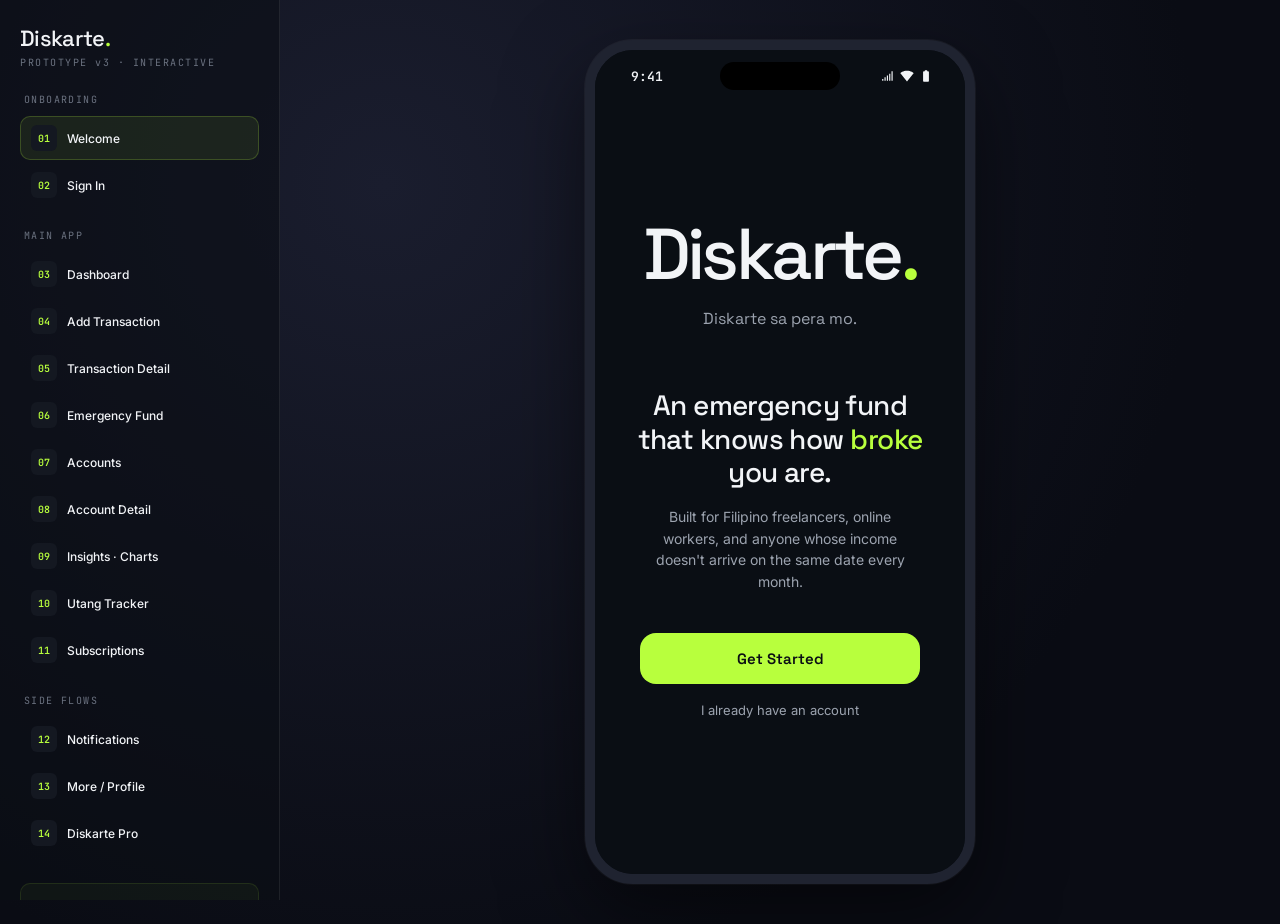
==== commit 94b5072b: "fixed : screen and tab starting at 03 Dashboard, should start at 01 Welcome" ====
--- a/index.html
+++ b/index.html
@@ -17,11 +17,11 @@
     <div class="sidebar-label">PROTOTYPE v3 · INTERACTIVE</div>
 
     <div class="sidebar-section-title">Onboarding</div>
-    <div class="thumb" data-screen="welcome"><div class="thumb-icon">01</div><div class="thumb-text">Welcome</div></div>
+    <div class="thumb active" data-screen="welcome"><div class="thumb-icon">01</div><div class="thumb-text">Welcome</div></div>
     <div class="thumb" data-screen="login"><div class="thumb-icon">02</div><div class="thumb-text">Sign In</div></div>
 
     <div class="sidebar-section-title">Main App</div>
-    <div class="thumb active" data-screen="dashboard"><div class="thumb-icon">03</div><div class="thumb-text">Dashboard</div></div>
+    <div class="thumb" data-screen="dashboard"><div class="thumb-icon">03</div><div class="thumb-text">Dashboard</div></div>
     <div class="thumb" data-screen="add"><div class="thumb-icon">04</div><div class="thumb-text">Add Transaction</div></div>
     <div class="thumb" data-screen="txn-detail"><div class="thumb-icon">05</div><div class="thumb-text">Transaction Detail</div></div>
     <div class="thumb" data-screen="emergency"><div class="thumb-icon">06</div><div class="thumb-text">Emergency Fund</div></div>
@@ -61,7 +61,7 @@
 
       <div class="toast-container" id="toast"><div class="toast"><svg viewBox="0 0 24 24"><path d="M5 13l4 4L19 7"/></svg><span id="toast-msg">Saved</span></div></div>
 
-      <div class="screen" id="screen-welcome">
+      <div class="screen active" id="screen-welcome">
         <div class="welcome">
           <div class="welcome-logo">Diskarte<span class="dot">.</span></div>
           <div class="welcome-tagline">Diskarte sa pera mo.</div>
@@ -92,7 +92,7 @@
         </div>
       </div>
 
-      <div class="screen active" id="screen-dashboard">
+      <div class="screen" id="screen-dashboard">
         <div class="screen-body">
           <div class="header-row">
             <div>
